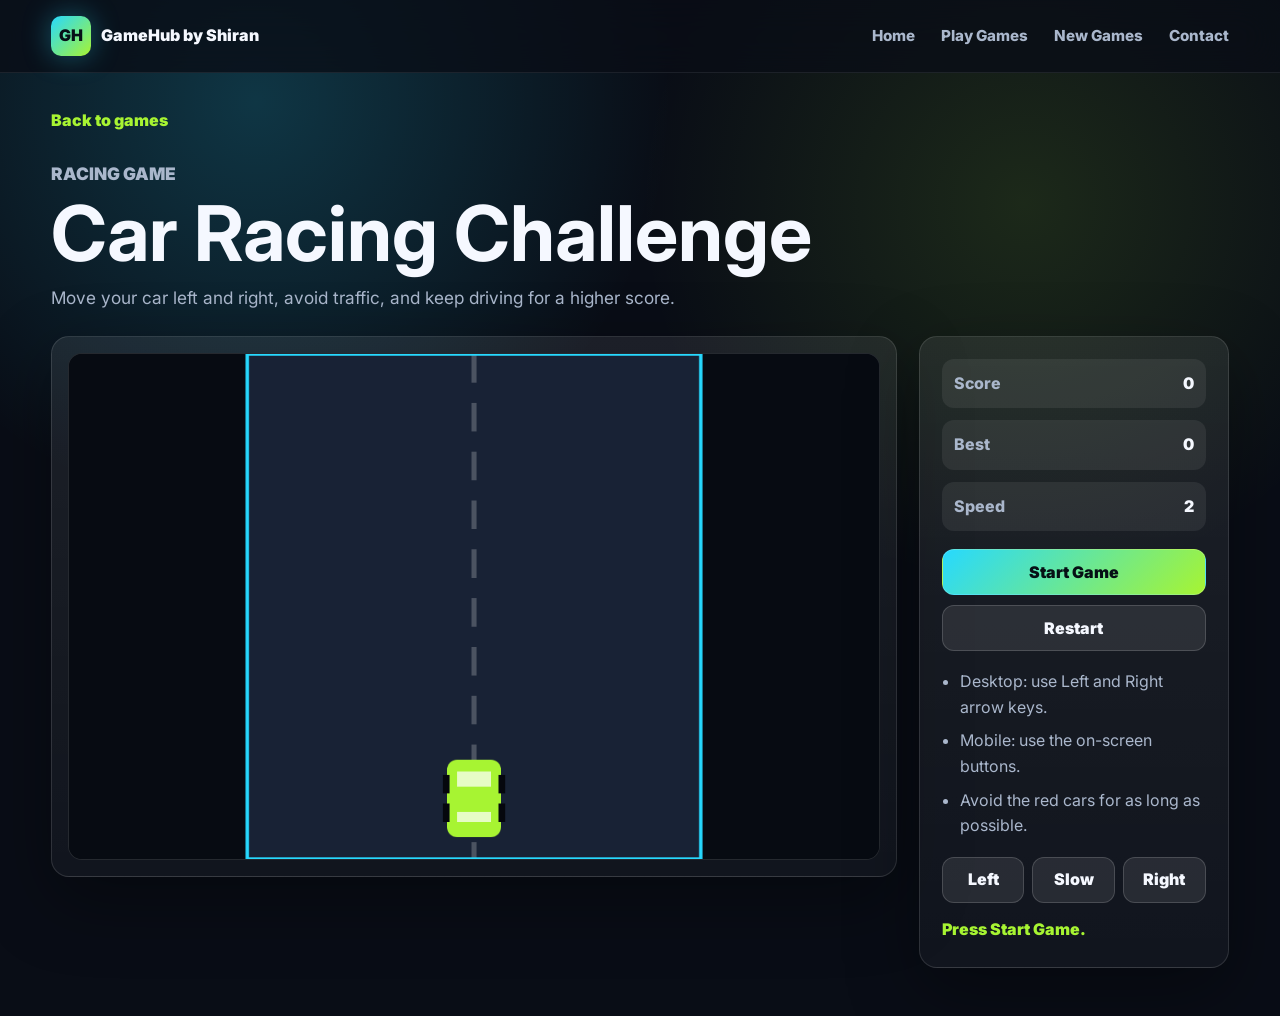
==== car-racing-challenge.html @ bae9b989 "Add files via upload" ====
<!doctype html>
<html lang="en">
  <head>
    <meta charset="utf-8" />
    <meta name="viewport" content="width=device-width, initial-scale=1" />
    <title>Car Racing Challenge | GameHub by Shiran</title>
    <link rel="preconnect" href="https://fonts.googleapis.com" />
    <link rel="preconnect" href="https://fonts.gstatic.com" crossorigin />
    <link
      href="https://fonts.googleapis.com/css2?family=Inter:wght@400;500;600;700;800;900&display=swap"
      rel="stylesheet"
    />
    <link rel="stylesheet" href="../styles.css" />
    <link rel="stylesheet" href="game.css" />
  </head>
  <body>
    <header class="site-header">
      <a class="brand" href="../index.html#home" aria-label="GameHub by Shiran home">
        <span class="brand-mark">GH</span>
        <span>GameHub by Shiran</span>
      </a>
      <nav class="site-nav" aria-label="Main navigation">
        <a href="../index.html#home">Home</a>
        <a href="../index.html#games">Play Games</a>
        <a href="../index.html#new-games">New Games</a>
        <a href="../index.html#contact">Contact</a>
      </nav>
    </header>

    <main class="game-page">
      <div class="game-shell">
        <div class="game-topbar">
          <a class="back-link" href="../index.html#games">Back to games</a>
        </div>
        <section class="game-title">
          <p class="section-kicker">Racing game</p>
          <h1>Car Racing Challenge</h1>
          <p>Move your car left and right, avoid traffic, and keep driving for a higher score.</p>
        </section>

        <section class="game-layout" aria-label="Car Racing Challenge game">
          <div class="game-stage">
            <canvas id="racing-canvas" width="960" height="600" aria-label="Car racing game canvas"></canvas>
          </div>
          <aside class="game-info">
            <div class="score-list">
              <div class="score-item"><span>Score</span><span id="score">0</span></div>
              <div class="score-item"><span>Best</span><span id="best">0</span></div>
              <div class="score-item"><span>Speed</span><span id="speed">1</span></div>
            </div>
            <div class="game-actions">
              <button class="primary-control" id="start-btn" type="button">Start Game</button>
              <button id="restart-btn" type="button">Restart</button>
            </div>
            <ul class="tips">
              <li>Desktop: use Left and Right arrow keys.</li>
              <li>Mobile: use the on-screen buttons.</li>
              <li>Avoid the red cars for as long as possible.</li>
            </ul>
            <div class="control-grid" aria-label="Mobile controls">
              <button id="left-btn" type="button">Left</button>
              <button id="brake-btn" type="button">Slow</button>
              <button id="right-btn" type="button">Right</button>
            </div>
            <p class="status-message" id="message">Press Start Game.</p>
          </aside>
        </section>
      </div>
    </main>

    <script src="car-racing.js"></script>
  </body>
</html>
---- styles.css ----
:root {
  --bg: #090d16;
  --bg-soft: #101827;
  --panel: #121b2c;
  --panel-strong: #172235;
  --text: #f5f8ff;
  --muted: #aab7cc;
  --line: rgba(255, 255, 255, 0.12);
  --cyan: #27d9ff;
  --lime: #a7f432;
  --magenta: #ff4fd8;
  --orange: #ffb238;
  --shadow: 0 24px 70px rgba(0, 0, 0, 0.35);
}

* {
  box-sizing: border-box;
}

html {
  scroll-behavior: smooth;
}

body {
  margin: 0;
  font-family: "Inter", Arial, sans-serif;
  color: var(--text);
  background:
    radial-gradient(circle at 15% 10%, rgba(39, 217, 255, 0.16), transparent 28rem),
    radial-gradient(circle at 85% 18%, rgba(167, 244, 50, 0.12), transparent 26rem),
    var(--bg);
  line-height: 1.6;
}

a {
  color: inherit;
  text-decoration: none;
}

img {
  display: block;
  max-width: 100%;
}

.site-header {
  position: fixed;
  top: 0;
  left: 0;
  right: 0;
  z-index: 20;
  display: flex;
  align-items: center;
  justify-content: space-between;
  padding: 16px clamp(18px, 4vw, 64px);
  color: var(--text);
  background: rgba(9, 13, 22, 0.78);
  border-bottom: 1px solid rgba(255, 255, 255, 0.08);
  backdrop-filter: blur(18px);
}

.brand,
.site-nav,
.hero-actions,
.site-footer,
.site-footer nav,
.contact {
  display: flex;
  align-items: center;
}

.brand {
  gap: 10px;
  font-weight: 900;
}

.brand-mark {
  display: grid;
  place-items: center;
  width: 40px;
  height: 40px;
  color: #071017;
  background: linear-gradient(135deg, var(--cyan), var(--lime));
  border-radius: 10px;
  box-shadow: 0 0 28px rgba(39, 217, 255, 0.35);
}

.site-nav {
  gap: 26px;
  color: var(--muted);
  font-size: 0.95rem;
  font-weight: 800;
}

.site-nav a {
  transition: color 180ms ease;
}

.site-nav a:hover {
  color: var(--lime);
}

.menu-toggle,
.mobile-nav {
  display: none;
}

.hero {
  position: relative;
  min-height: 92vh;
  overflow: hidden;
  display: grid;
  align-items: center;
  padding: 120px clamp(20px, 6vw, 84px) 74px;
}

.hero-image,
.hero-overlay {
  position: absolute;
  inset: 0;
  width: 100%;
  height: 100%;
}

.hero-image {
  object-fit: cover;
}

.hero-overlay {
  background:
    linear-gradient(90deg, rgba(9, 13, 22, 0.94), rgba(9, 13, 22, 0.76) 42%, rgba(9, 13, 22, 0.2)),
    linear-gradient(0deg, rgba(9, 13, 22, 0.86), rgba(9, 13, 22, 0.1));
}

.hero-content {
  position: relative;
  z-index: 1;
  max-width: 760px;
}

.eyebrow,
.section-kicker {
  margin: 0 0 12px;
  color: var(--lime);
  font-size: 0.78rem;
  font-weight: 900;
  letter-spacing: 0;
  text-transform: uppercase;
}

h1,
h2,
h3,
p {
  margin-top: 0;
}

h1 {
  max-width: 780px;
  margin-bottom: 24px;
  font-size: clamp(3rem, 8vw, 7.2rem);
  line-height: 0.92;
  letter-spacing: 0;
}

h2 {
  margin-bottom: 18px;
  font-size: clamp(2rem, 4vw, 4rem);
  line-height: 1;
  letter-spacing: 0;
}

h3 {
  font-size: 1.25rem;
  line-height: 1.25;
}

.hero-copy,
.section-heading p,
.category-card p,
.feature-card p,
.game-card p,
.about-panel p,
.contact p,
.site-footer {
  color: var(--muted);
}

.hero-copy {
  max-width: 650px;
  margin-bottom: 32px;
  font-size: 1.15rem;
}

.hero-actions {
  gap: 14px;
  flex-wrap: wrap;
}

.button {
  display: inline-flex;
  align-items: center;
  justify-content: center;
  min-height: 50px;
  padding: 12px 20px;
  border-radius: 10px;
  border: 1px solid transparent;
  font-weight: 900;
  transition: transform 180ms ease, box-shadow 180ms ease, border-color 180ms ease;
}

.button:hover {
  transform: translateY(-2px);
}

.button.primary {
  color: #061015;
  background: linear-gradient(135deg, var(--cyan), var(--lime));
  box-shadow: 0 16px 42px rgba(39, 217, 255, 0.22);
}

.button.secondary {
  color: var(--text);
  border-color: rgba(255, 255, 255, 0.22);
  background: rgba(255, 255, 255, 0.08);
}

.button.small {
  min-height: 42px;
  padding: 10px 14px;
  color: #071017;
  background: var(--lime);
}

.section {
  padding: 88px clamp(20px, 6vw, 84px);
}

.section-heading {
  max-width: 860px;
  margin-bottom: 38px;
}

.featured,
.why {
  background: rgba(16, 24, 39, 0.62);
}

.game-grid,
.feature-grid {
  display: grid;
  grid-template-columns: repeat(3, minmax(0, 1fr));
  gap: 20px;
}

.category-grid {
  display: grid;
  grid-template-columns: repeat(5, minmax(0, 1fr));
  gap: 18px;
}

.game-card,
.category-card,
.feature-card,
.about-panel {
  border: 1px solid var(--line);
  border-radius: 18px;
  background: linear-gradient(180deg, rgba(255, 255, 255, 0.08), rgba(255, 255, 255, 0.035));
  box-shadow: var(--shadow);
}

.game-card,
.category-card,
.feature-card {
  transition: transform 180ms ease, border-color 180ms ease, background 180ms ease;
}

.game-card:hover,
.category-card:hover,
.feature-card:hover {
  transform: translateY(-5px);
  border-color: rgba(39, 217, 255, 0.5);
  background: linear-gradient(180deg, rgba(39, 217, 255, 0.12), rgba(255, 255, 255, 0.045));
}

.game-card {
  overflow: hidden;
}

.game-art {
  min-height: 190px;
  display: flex;
  align-items: flex-end;
  padding: 18px;
  position: relative;
  isolation: isolate;
}

.game-art::before {
  content: "";
  position: absolute;
  inset: 18px;
  z-index: -1;
  border: 1px solid rgba(255, 255, 255, 0.16);
  border-radius: 16px;
}

.game-art span {
  padding: 8px 12px;
  border-radius: 999px;
  color: #061015;
  background: rgba(255, 255, 255, 0.86);
  font-size: 0.82rem;
  font-weight: 900;
}

.racing-art {
  background:
    linear-gradient(135deg, rgba(255, 178, 56, 0.95), rgba(255, 79, 216, 0.58)),
    repeating-linear-gradient(90deg, rgba(255, 255, 255, 0.22) 0 12px, transparent 12px 24px);
}

.puzzle-art {
  background:
    linear-gradient(135deg, rgba(39, 217, 255, 0.9), rgba(167, 244, 50, 0.56)),
    linear-gradient(45deg, rgba(255, 255, 255, 0.16) 25%, transparent 25% 50%, rgba(255, 255, 255, 0.16) 50% 75%, transparent 75%);
  background-size: auto, 64px 64px;
}

.space-art {
  background:
    radial-gradient(circle at 72% 28%, rgba(255, 255, 255, 0.95), transparent 4px),
    radial-gradient(circle at 34% 48%, rgba(167, 244, 50, 0.85), transparent 6px),
    linear-gradient(135deg, rgba(77, 92, 255, 0.9), rgba(255, 79, 216, 0.52));
}

.game-card-body,
.category-card,
.feature-card,
.about-panel {
  padding: 26px;
}

.category-icon {
  display: grid;
  place-items: center;
  width: 46px;
  height: 46px;
  margin-bottom: 34px;
  color: #061015;
  background: var(--cyan);
  border-radius: 12px;
  font-weight: 900;
}

.why {
  border-top: 1px solid var(--line);
  border-bottom: 1px solid var(--line);
}

.feature-card {
  min-height: 190px;
}

.feature-card h3::before {
  content: "";
  display: block;
  width: 42px;
  height: 4px;
  margin-bottom: 26px;
  border-radius: 999px;
  background: linear-gradient(90deg, var(--cyan), var(--lime));
}

.about {
  background:
    linear-gradient(135deg, rgba(39, 217, 255, 0.1), rgba(255, 79, 216, 0.08)),
    var(--bg);
}

.about-panel {
  max-width: 960px;
}

.about-panel p {
  max-width: 820px;
  margin-bottom: 0;
  font-size: 1.08rem;
}

.contact {
  justify-content: space-between;
  gap: 28px;
  background: var(--panel-strong);
}

.contact div {
  max-width: 720px;
}

.email-text {
  color: var(--text);
  font-weight: 900;
}

.site-footer {
  justify-content: space-between;
  gap: 24px;
  padding: 30px clamp(20px, 6vw, 84px);
  background: #05070d;
  border-top: 1px solid var(--line);
}

.site-footer p {
  margin: 0;
}

.site-footer nav {
  gap: 14px;
  flex-wrap: wrap;
  font-weight: 800;
}

.site-footer a {
  color: var(--text);
}

@media (max-width: 980px) {
  .category-grid {
    grid-template-columns: repeat(2, minmax(0, 1fr));
  }

  .game-grid,
  .feature-grid {
    grid-template-columns: 1fr;
  }
}

@media (max-width: 780px) {
  .site-nav {
    display: none;
  }

  .menu-toggle {
    display: inline-flex;
    align-items: center;
    justify-content: center;
    min-height: 42px;
    padding: 9px 13px;
    color: var(--text);
    background: rgba(255, 255, 255, 0.1);
    border: 1px solid rgba(255, 255, 255, 0.22);
    border-radius: 10px;
    font: inherit;
    font-weight: 900;
  }

  .mobile-nav {
    position: fixed;
    top: 74px;
    left: 18px;
    right: 18px;
    z-index: 30;
    padding: 14px;
    background: #101827;
    border: 1px solid var(--line);
    border-radius: 16px;
    box-shadow: var(--shadow);
  }

  .mobile-nav.is-open {
    display: grid;
    gap: 8px;
  }

  .mobile-nav a {
    padding: 10px;
    color: var(--text);
    font-weight: 900;
  }

  .hero {
    min-height: 88vh;
    padding-top: 116px;
  }

  .hero-overlay {
    background: linear-gradient(0deg, rgba(9, 13, 22, 0.92), rgba(9, 13, 22, 0.44));
  }

  .section {
    padding: 68px 20px;
  }

  .contact,
  .site-footer {
    align-items: flex-start;
    flex-direction: column;
  }
}

@media (max-width: 540px) {
  .brand span:last-child {
    max-width: 155px;
    line-height: 1.1;
  }

  h1 {
    font-size: 3rem;
  }

  .hero-copy {
    font-size: 1rem;
  }

  .button {
    width: 100%;
  }

  .category-grid {
    grid-template-columns: 1fr;
  }

  .game-art {
    min-height: 160px;
  }
}
---- game.css ----
.game-page {
  min-height: 100vh;
  padding: 108px clamp(16px, 4vw, 56px) 48px;
  background:
    radial-gradient(circle at 20% 10%, rgba(39, 217, 255, 0.2), transparent 26rem),
    radial-gradient(circle at 80% 20%, rgba(167, 244, 50, 0.12), transparent 24rem),
    #090d16;
}

.game-shell {
  max-width: 1180px;
  margin: 0 auto;
}

.game-topbar {
  display: flex;
  justify-content: space-between;
  gap: 16px;
  align-items: center;
  margin-bottom: 26px;
}

.back-link {
  color: var(--lime);
  font-weight: 900;
}

.game-title {
  max-width: 780px;
  margin-bottom: 24px;
}

.game-title h1 {
  margin-bottom: 14px;
  font-size: clamp(2.3rem, 6vw, 5.4rem);
}

.game-title p {
  color: var(--muted);
  font-size: 1.08rem;
}

.game-layout {
  display: grid;
  grid-template-columns: minmax(0, 1fr) 310px;
  gap: 22px;
  align-items: start;
}

.game-stage,
.game-info {
  border: 1px solid var(--line);
  border-radius: 18px;
  background: linear-gradient(180deg, rgba(255, 255, 255, 0.08), rgba(255, 255, 255, 0.035));
  box-shadow: var(--shadow);
}

.game-stage {
  overflow: hidden;
  padding: 16px;
}

canvas {
  width: 100%;
  max-height: 68vh;
  aspect-ratio: 16 / 10;
  display: block;
  background: #070b12;
  border-radius: 14px;
  border: 1px solid rgba(255, 255, 255, 0.12);
  touch-action: none;
}

.puzzle-board {
  display: grid;
  grid-template-columns: repeat(4, 1fr);
  gap: 10px;
  min-height: min(68vh, 620px);
  padding: 12px;
  border-radius: 14px;
  background: #070b12;
  border: 1px solid rgba(255, 255, 255, 0.12);
}

.tile {
  display: grid;
  place-items: center;
  min-height: 86px;
  border: 0;
  border-radius: 12px;
  color: #061015;
  background: linear-gradient(135deg, var(--cyan), var(--lime));
  font: inherit;
  font-size: clamp(1.8rem, 5vw, 3.2rem);
  font-weight: 900;
  cursor: pointer;
  transition: transform 160ms ease, filter 160ms ease;
}

.tile:hover {
  transform: translateY(-2px);
  filter: brightness(1.08);
}

.tile.empty {
  cursor: default;
  background: rgba(255, 255, 255, 0.08);
  box-shadow: inset 0 0 0 1px rgba(255, 255, 255, 0.08);
}

.game-info {
  padding: 22px;
}

.score-list {
  display: grid;
  gap: 12px;
  margin-bottom: 18px;
}

.score-item {
  display: flex;
  justify-content: space-between;
  gap: 12px;
  padding: 12px;
  border-radius: 12px;
  background: rgba(255, 255, 255, 0.07);
}

.score-item span:first-child {
  color: var(--muted);
  font-weight: 800;
}

.score-item span:last-child {
  color: var(--text);
  font-weight: 900;
}

.game-actions {
  display: grid;
  gap: 10px;
  margin: 18px 0;
}

.control-grid {
  display: grid;
  grid-template-columns: repeat(3, 1fr);
  gap: 8px;
  margin-top: 18px;
}

.control-grid button,
.game-actions button {
  min-height: 46px;
  border: 1px solid rgba(255, 255, 255, 0.16);
  border-radius: 12px;
  color: var(--text);
  background: rgba(255, 255, 255, 0.09);
  font: inherit;
  font-weight: 900;
}

.game-actions button.primary-control {
  color: #061015;
  background: linear-gradient(135deg, var(--cyan), var(--lime));
}

.tips {
  margin: 0;
  padding-left: 18px;
  color: var(--muted);
}

.tips li + li {
  margin-top: 8px;
}

.status-message {
  min-height: 28px;
  margin: 14px 0 0;
  color: var(--lime);
  font-weight: 900;
}

@media (max-width: 900px) {
  .game-layout {
    grid-template-columns: 1fr;
  }

  .game-info {
    order: -1;
  }
}

@media (max-width: 560px) {
  .game-page {
    padding-top: 96px;
  }

  .game-topbar {
    align-items: flex-start;
    flex-direction: column;
  }

  .puzzle-board {
    gap: 7px;
    min-height: 430px;
  }

  .tile {
    min-height: 72px;
  }
}
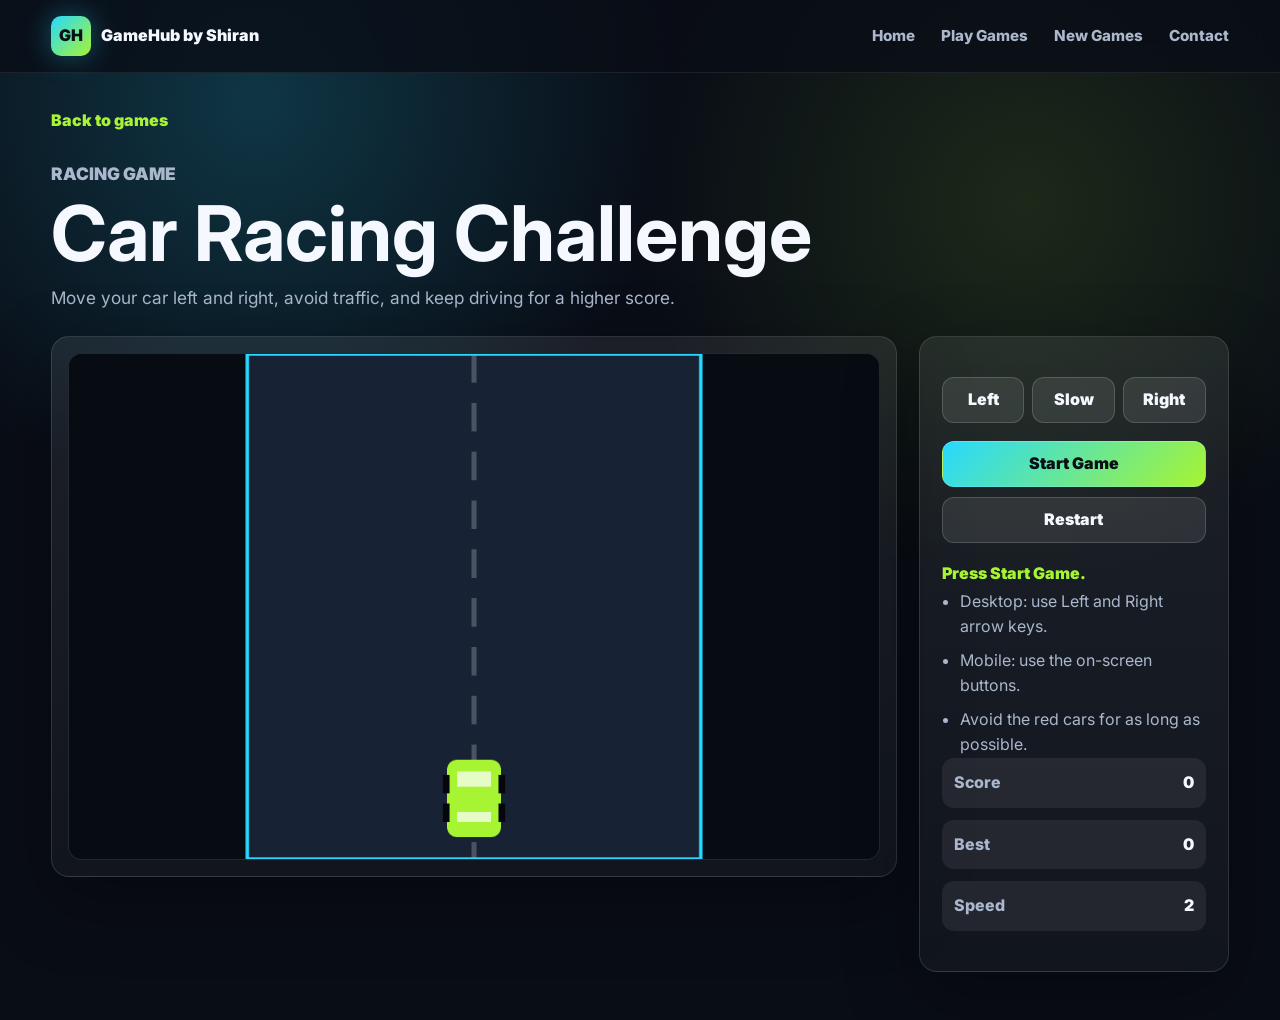
==== commit 2f3a72a5: "Add files via upload" ====
--- a/car-racing-challenge.html
+++ b/car-racing-challenge.html
@@ -10,27 +10,27 @@
       href="https://fonts.googleapis.com/css2?family=Inter:wght@400;500;600;700;800;900&display=swap"
       rel="stylesheet"
     />
-    <link rel="stylesheet" href="../styles.css" />
-    <link rel="stylesheet" href="game.css" />
+    <link rel="stylesheet" href="styles.css" />
+    <link rel="stylesheet" href="game.css?v=14" />
   </head>
   <body>
     <header class="site-header">
-      <a class="brand" href="../index.html#home" aria-label="GameHub by Shiran home">
+      <a class="brand" href="index.html#home" aria-label="GameHub by Shiran home">
         <span class="brand-mark">GH</span>
         <span>GameHub by Shiran</span>
       </a>
       <nav class="site-nav" aria-label="Main navigation">
-        <a href="../index.html#home">Home</a>
-        <a href="../index.html#games">Play Games</a>
-        <a href="../index.html#new-games">New Games</a>
-        <a href="../index.html#contact">Contact</a>
+        <a href="index.html#home">Home</a>
+        <a href="index.html#games">Play Games</a>
+        <a href="index.html#new-games">New Games</a>
+        <a href="index.html#contact">Contact</a>
       </nav>
     </header>
 
     <main class="game-page">
       <div class="game-shell">
         <div class="game-topbar">
-          <a class="back-link" href="../index.html#games">Back to games</a>
+          <a class="back-link" href="index.html#games">Back to games</a>
         </div>
         <section class="game-title">
           <p class="section-kicker">Racing game</p>
@@ -42,27 +42,27 @@
           <div class="game-stage">
             <canvas id="racing-canvas" width="960" height="600" aria-label="Car racing game canvas"></canvas>
           </div>
-          <aside class="game-info">
+          <aside class="game-info arcade-info">
+            <div class="control-grid" aria-label="Mobile controls">
+              <button id="left-btn" type="button">Left</button>
+              <button id="brake-btn" type="button">Slow</button>
+              <button id="right-btn" type="button">Right</button>
+            </div>
+            <div class="game-actions">
+              <button class="primary-control" id="start-btn" type="button">Start Game</button>
+              <button id="restart-btn" type="button">Restart</button>
+            </div>
+            <p class="status-message" id="message">Press Start Game.</p>
+            <ul class="tips">
+              <li>Desktop: use Left and Right arrow keys.</li>
+              <li>Mobile: use the on-screen buttons.</li>
+              <li>Avoid the red cars for as long as possible.</li>
+            </ul>
             <div class="score-list">
               <div class="score-item"><span>Score</span><span id="score">0</span></div>
               <div class="score-item"><span>Best</span><span id="best">0</span></div>
               <div class="score-item"><span>Speed</span><span id="speed">1</span></div>
             </div>
-            <div class="game-actions">
-              <button class="primary-control" id="start-btn" type="button">Start Game</button>
-              <button id="restart-btn" type="button">Restart</button>
-            </div>
-            <ul class="tips">
-              <li>Desktop: use Left and Right arrow keys.</li>
-              <li>Mobile: use the on-screen buttons.</li>
-              <li>Avoid the red cars for as long as possible.</li>
-            </ul>
-            <div class="control-grid" aria-label="Mobile controls">
-              <button id="left-btn" type="button">Left</button>
-              <button id="brake-btn" type="button">Slow</button>
-              <button id="right-btn" type="button">Right</button>
-            </div>
-            <p class="status-message" id="message">Press Start Game.</p>
           </aside>
         </section>
       </div>
--- a/game.css
+++ b/game.css
@@ -82,6 +82,84 @@
   border: 1px solid rgba(255, 255, 255, 0.12);
 }
 
+.sudoku-board {
+  display: grid;
+  grid-template-columns: repeat(9, 1fr);
+  width: min(100%, 650px);
+  margin: 0 auto;
+  aspect-ratio: 1;
+  border: 3px solid rgba(245, 248, 255, 0.86);
+  border-radius: 14px;
+  overflow: hidden;
+  background: #070b12;
+}
+
+.sudoku-cell {
+  width: 100%;
+  min-width: 0;
+  border: 1px solid rgba(245, 248, 255, 0.22);
+  color: var(--text);
+  background: rgba(255, 255, 255, 0.055);
+  font: inherit;
+  font-size: clamp(1.1rem, 4vw, 2rem);
+  font-weight: 900;
+  text-align: center;
+  outline: 0;
+}
+
+.sudoku-cell:nth-child(3n) {
+  border-right-color: rgba(245, 248, 255, 0.86);
+  border-right-width: 2px;
+}
+
+.sudoku-cell:nth-child(9n) {
+  border-right-width: 1px;
+}
+
+.sudoku-cell:nth-child(n + 19):nth-child(-n + 27),
+.sudoku-cell:nth-child(n + 46):nth-child(-n + 54) {
+  border-bottom-color: rgba(245, 248, 255, 0.86);
+  border-bottom-width: 2px;
+}
+
+.sudoku-cell.given {
+  color: #061015;
+  background: linear-gradient(135deg, var(--cyan), var(--lime));
+}
+
+.sudoku-cell:focus {
+  background: rgba(39, 217, 255, 0.18);
+  box-shadow: inset 0 0 0 2px var(--cyan);
+}
+
+.sudoku-cell.error {
+  color: #ffffff;
+  background: rgba(255, 79, 110, 0.5);
+}
+
+.sudoku-cell.correct {
+  color: var(--lime);
+}
+
+.level-select-label {
+  display: block;
+  margin: 4px 0 8px;
+  color: var(--muted);
+  font-weight: 900;
+}
+
+.level-select {
+  width: 100%;
+  min-height: 46px;
+  padding: 0 12px;
+  border: 1px solid rgba(255, 255, 255, 0.16);
+  border-radius: 12px;
+  color: var(--text);
+  background: #101827;
+  font: inherit;
+  font-weight: 900;
+}
+
 .tile {
   display: grid;
   place-items: center;
@@ -188,8 +266,12 @@
     grid-template-columns: 1fr;
   }
 
+  .game-stage {
+    order: 1 !important;
+  }
+
   .game-info {
-    order: -1;
+    order: 2 !important;
   }
 }
 
@@ -211,4 +293,50 @@
   .tile {
     min-height: 72px;
   }
-}
+
+  .game-info {
+    padding: 18px;
+  }
+
+  .arcade-info {
+    display: flex;
+    flex-direction: column;
+    gap: 14px;
+  }
+
+  .arcade-info .control-grid {
+    order: 1;
+    margin-top: 0;
+  }
+
+  .arcade-info .game-actions {
+    order: 2;
+    margin: 0;
+  }
+
+  .arcade-info .status-message {
+    order: 3;
+    margin: 0;
+  }
+
+  .arcade-info .tips {
+    order: 4;
+  }
+
+  .arcade-info .score-list {
+    order: 5;
+    margin-bottom: 0;
+  }
+
+  .control-grid {
+    margin-top: 14px;
+  }
+
+  .sudoku-board {
+    border-radius: 10px;
+  }
+
+  .sudoku-cell {
+    font-size: 1rem;
+  }
+}
